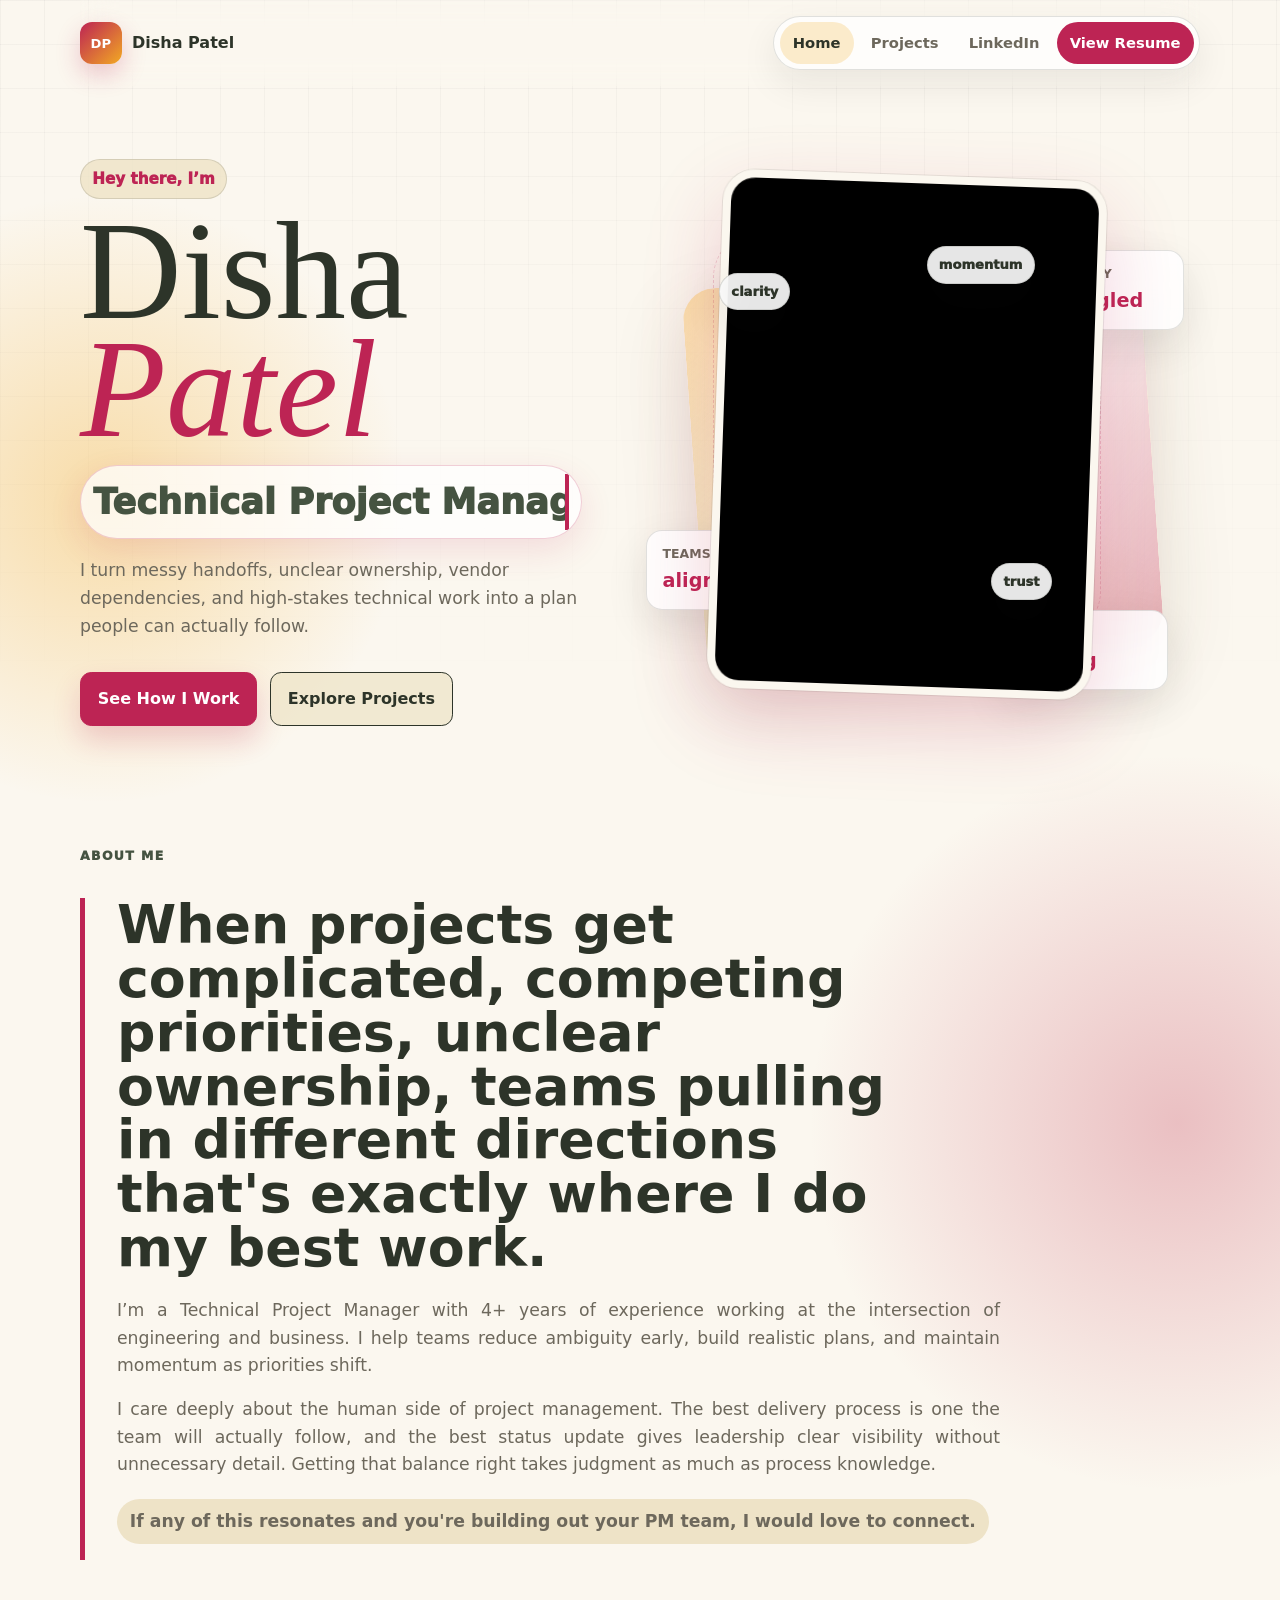
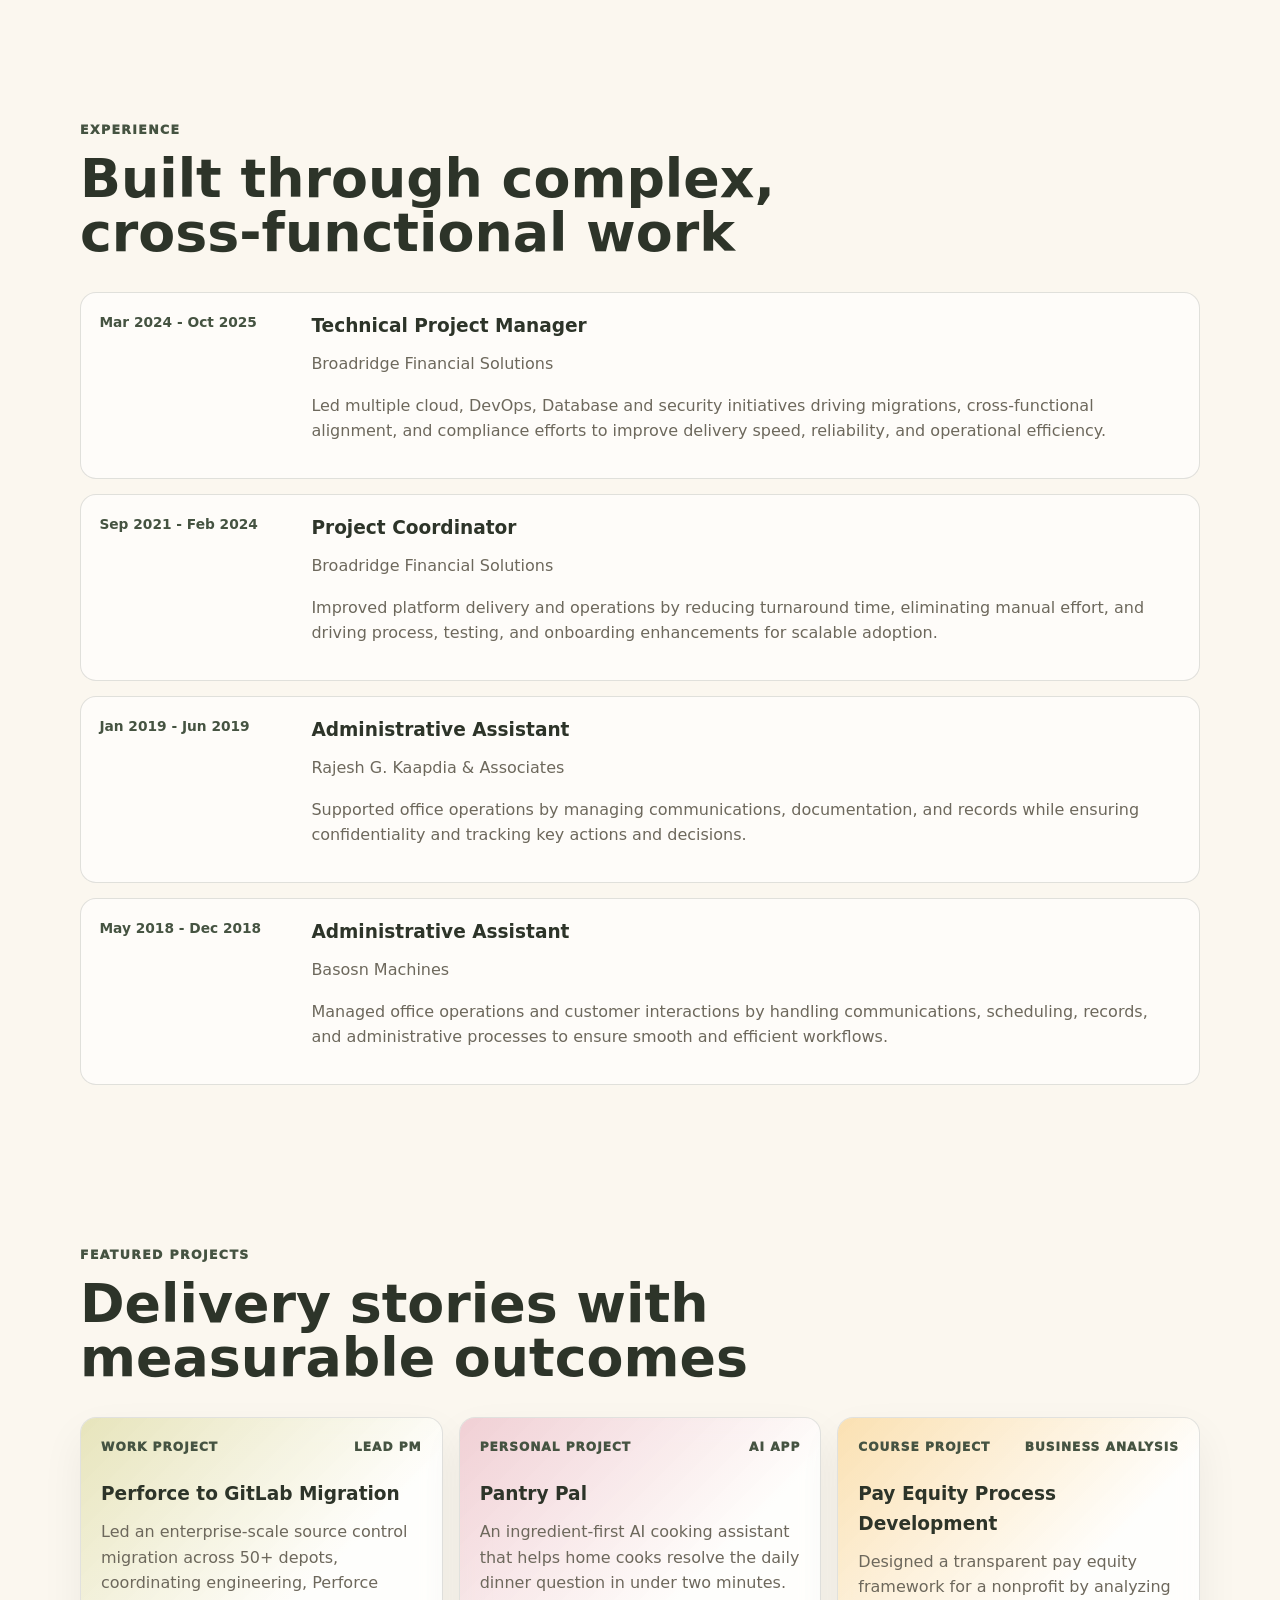
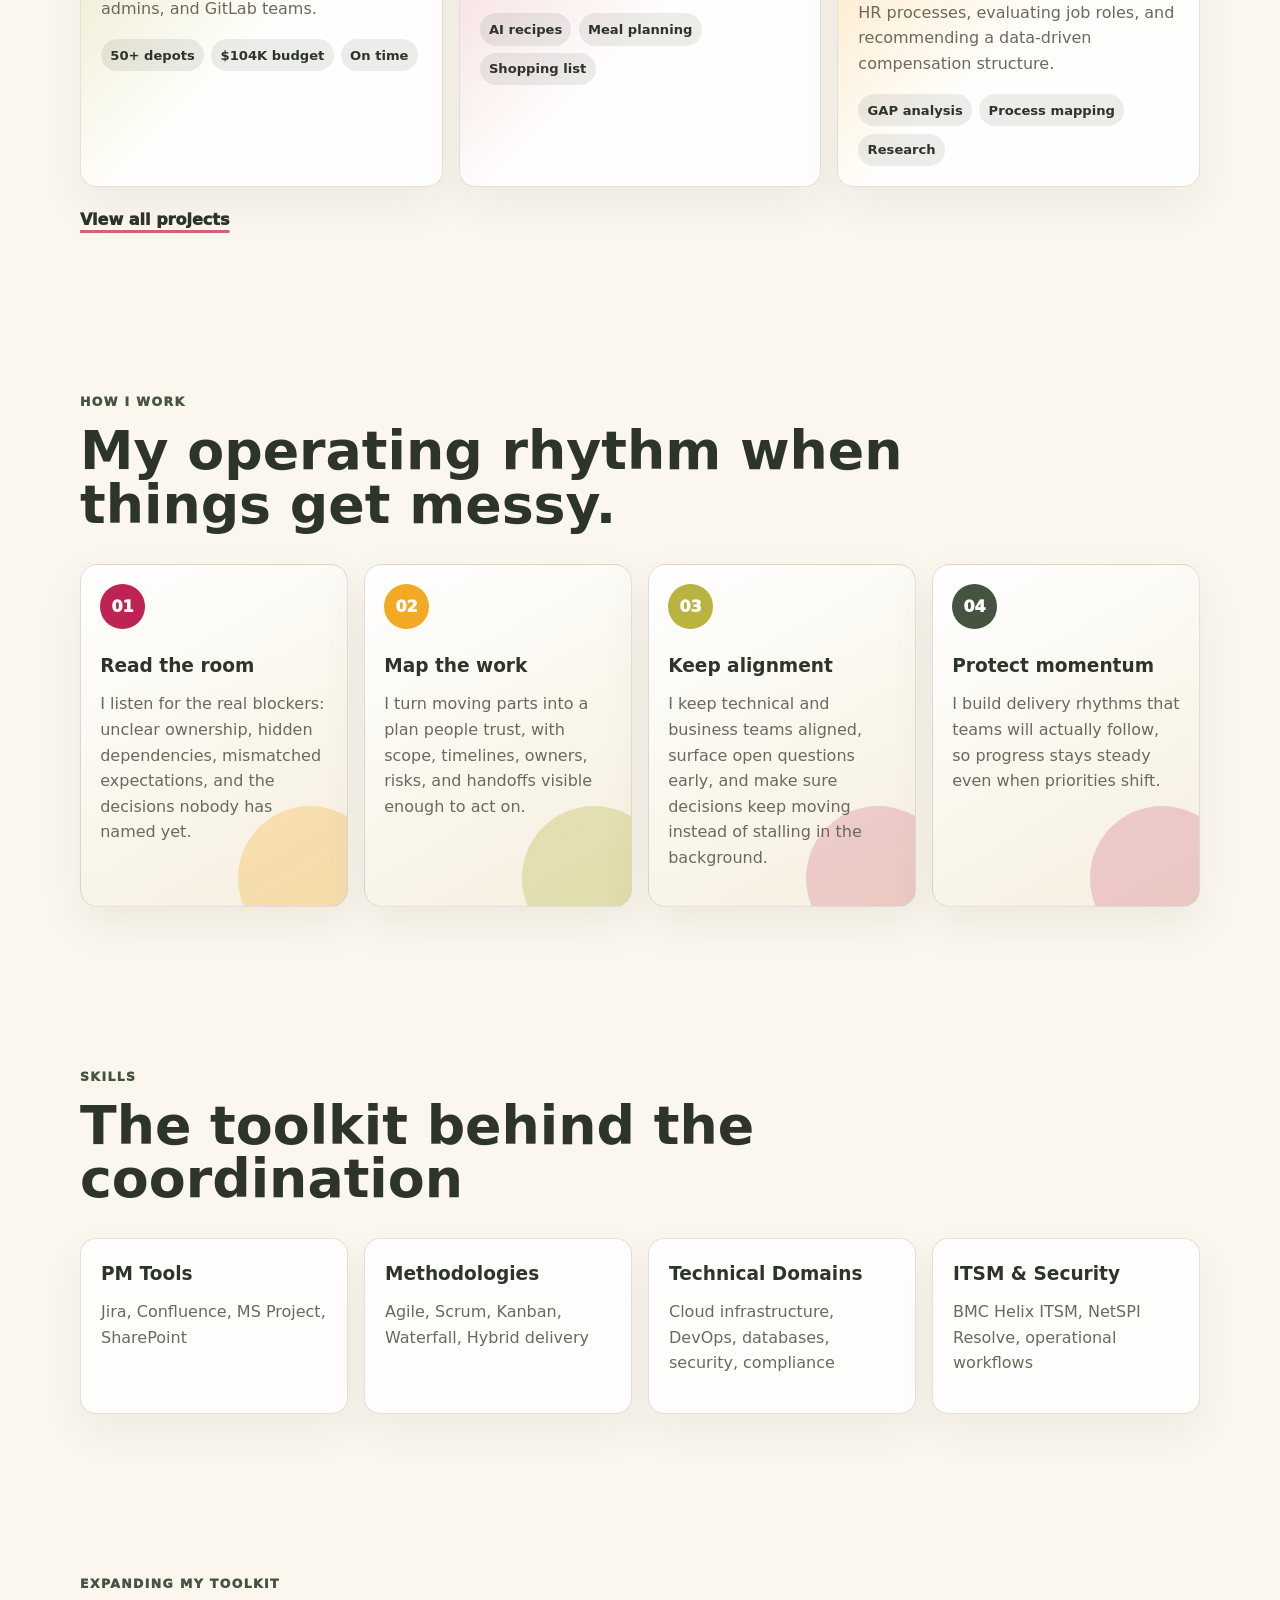
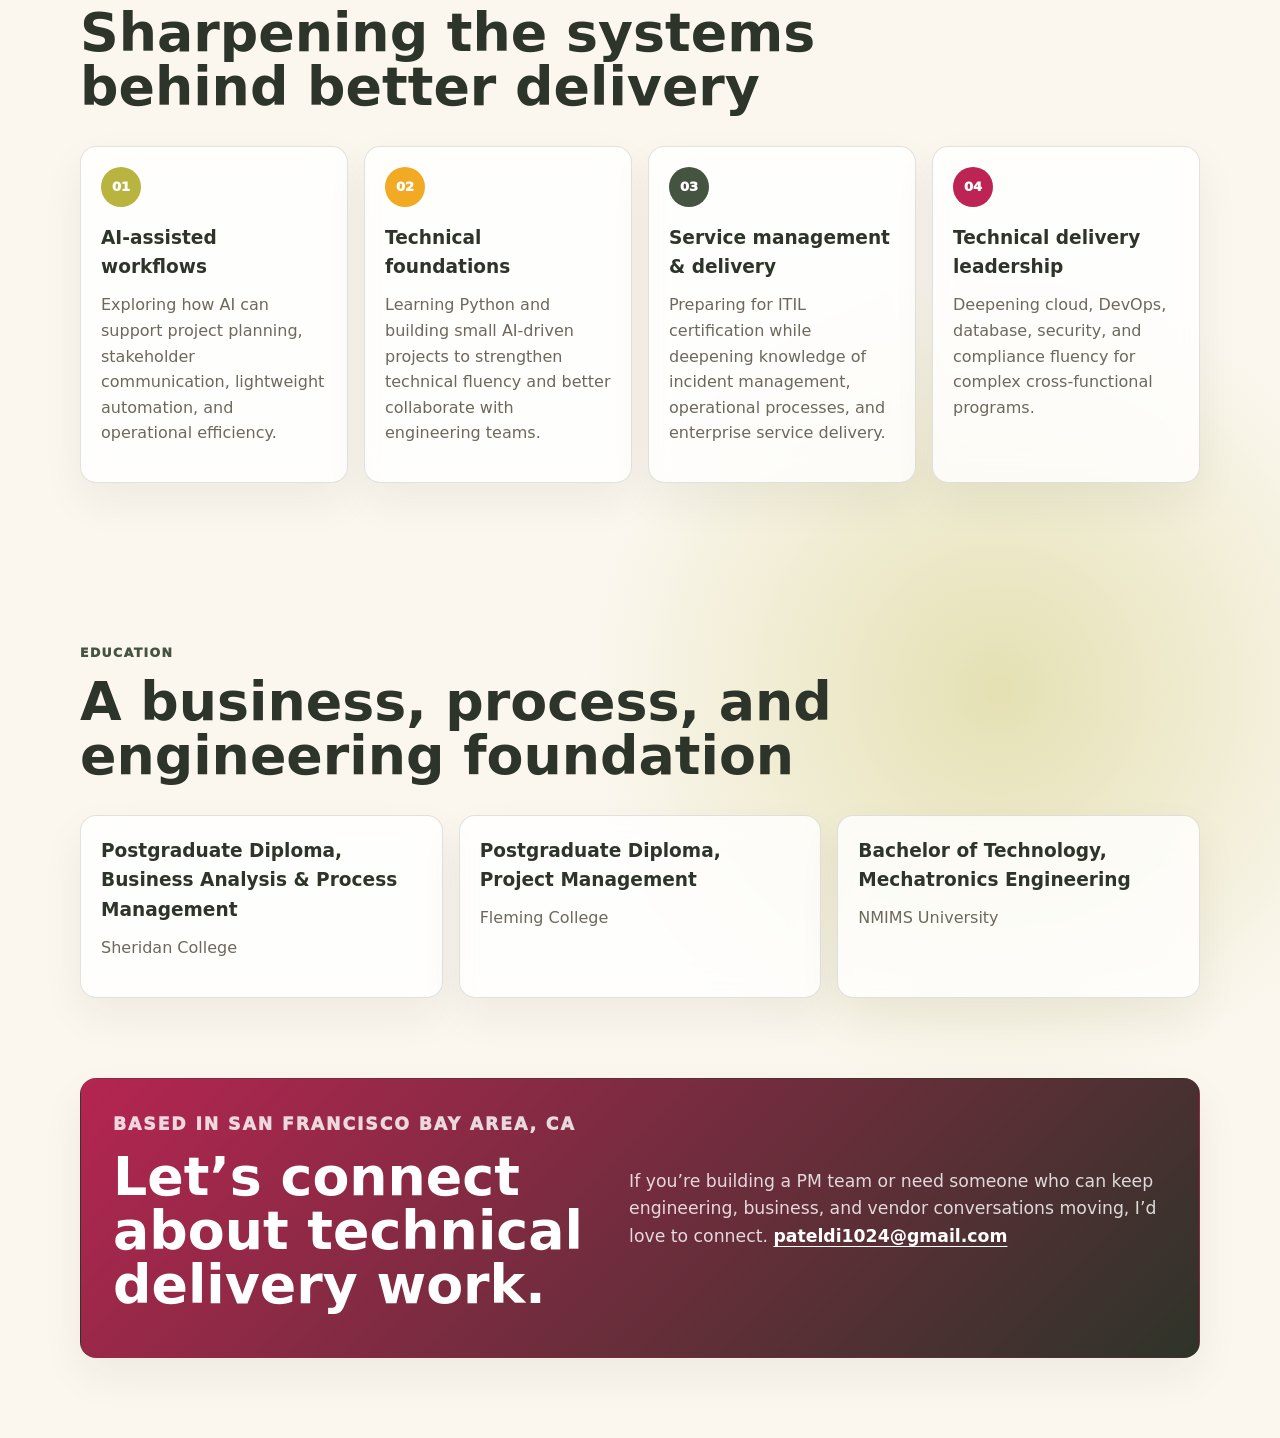
==== index.html @ 21172f52 "Add files via upload" ====
<!DOCTYPE html>
<html lang="en">
  <head>
    <meta charset="UTF-8" />
    <meta name="viewport" content="width=device-width, initial-scale=1.0" />
    <title>Disha Patel | Technical Project Manager</title>
    <meta
      name="description"
      content="Disha Patel is a Technical Project Manager with experience across cloud infrastructure, DevOps, database environments, compliance, and cross-functional delivery."
    />
    <link rel="stylesheet" href="styles.css" />
  </head>
  <body>
    <header class="site-header">
      <a class="brand" href="index.html" aria-label="Disha Patel portfolio home">
        <span class="brand-mark">DP</span>
        <span>Disha Patel</span>
      </a>

      <nav class="nav-links" aria-label="Main navigation">
        <a href="index.html" aria-current="page">Home</a>
        <a href="projects.html">Projects</a>
        <a href="https://www.linkedin.com/in/disha-patel2411" target="_blank" rel="noreferrer">LinkedIn</a>
        <a
          class="resume-link"
          href="https://drive.google.com/file/d/1k5mMur9gWTyX9e15lNpU_miYwQ8PfGhx/view?usp=sharing"
          target="_blank"
          rel="noreferrer"
        >
          View Resume
        </a>
      </nav>
    </header>

    <main>
      <section class="hello-hero" aria-labelledby="hero-title">
        <div class="hello-copy reveal-up">
          <p class="hello-kicker">Hey there, I’m</p>
          <h1 id="hero-title">
            <span>Disha</span>
            <span>Patel</span>
          </h1>
          <p class="role-line" aria-label="Technical Project Manager">
            <span>Technical Project Manager</span>
          </p>
          <p class="hero-text">
            I turn messy handoffs, unclear ownership, vendor dependencies, and
            high-stakes technical work into a plan people can actually follow.
          </p>
          <div class="hero-actions">
            <a class="button primary" href="#delivery-system">See How I Work</a>
            <a class="button secondary" href="projects.html">Explore Projects</a>
          </div>
        </div>

        <div class="intro-stage" aria-label="Animated introduction for Disha Patel">
          <div class="portrait-orbit">
            <div class="portrait-core">
              <img src="assets/disha-patel.jpg" alt="Disha Patel smiling outdoors" />
            </div>
            <span class="orbit-label label-one">clarity</span>
            <span class="orbit-label label-two">momentum</span>
            <span class="orbit-label label-three">trust</span>
          </div>
          <div class="signal-card card-ambiguity">
            <span>Ambiguity</span>
            <strong>untangled</strong>
          </div>
          <div class="signal-card card-teams">
            <span>Teams</span>
            <strong>aligned</strong>
          </div>
          <div class="signal-card card-delivery">
            <span>Delivery</span>
            <strong>moving</strong>
          </div>
        </div>
      </section>

      <section class="section about-section" aria-label="About me">
        <div class="section-heading">
          <p class="eyebrow">About me</p>
        </div>
        <div class="about-copy">
          <p class="about-subtitle">
            When projects get complicated, competing priorities, unclear ownership,
            teams pulling in different directions that's exactly where I do my best work.
          </p>
          <p>
            I’m a Technical Project Manager with 4+ years of experience working at the
            intersection of engineering and business. I help teams reduce ambiguity early,
            build realistic plans, and maintain momentum as priorities shift.
          </p>
          <p>
            I care deeply about the human side of project management. The best delivery
            process is one the team will actually follow, and the best status update
            gives leadership clear visibility without unnecessary detail. Getting that
            balance right takes judgment as much as process knowledge.
          </p>
          <p class="about-note">
            If any of this resonates and you're building out your PM team, I would love
            to connect.
          </p>
        </div>
      </section>


      <section class="section experience-section" aria-labelledby="experience-title">
        <div class="section-heading">
          <p class="eyebrow">Experience</p>
          <h2 id="experience-title">Built through complex, cross-functional work</h2>
        </div>
        <div class="timeline">
          <article class="timeline-item">
            <span>Mar 2024 - Oct 2025</span>
            <div>
              <h3>Technical Project Manager</h3>
              <p>Broadridge Financial Solutions</p>
              <p>Led multiple cloud, DevOps, Database and security initiatives driving migrations, cross-functional alignment, and compliance efforts to improve delivery speed, reliability, and operational efficiency.</p>
            </div>
          </article>
          <article class="timeline-item">
            <span>Sep 2021 - Feb 2024</span>
            <div>
              <h3>Project Coordinator</h3>
              <p>Broadridge Financial Solutions</p>
              <p>Improved platform delivery and operations by reducing turnaround time, eliminating manual effort, and driving process, testing, and onboarding enhancements for scalable adoption.</p>
            </div>
          </article>
          <article class="timeline-item">
            <span>Jan 2019 - Jun 2019</span>
            <div>
              <h3>Administrative Assistant</h3>
              <p>Rajesh G. Kaapdia & Associates</p>
              <p>Supported office operations by managing communications, documentation, and records while ensuring confidentiality and tracking key actions and decisions.</p>
            </div>
          </article>
          <article class="timeline-item">
            <span>May 2018 - Dec 2018</span>
            <div>
              <h3>Administrative Assistant</h3>
              <p>Basosn Machines</p>
              <p>Managed office operations and customer interactions by handling communications, scheduling, records, and administrative processes to ensure smooth and efficient workflows.</p>
            </div>
          </article>
        </div>
      </section>


      <section class="section featured-section" aria-labelledby="featured-title">
        <div class="section-heading">
          <p class="eyebrow">Featured projects</p>
          <h2 id="featured-title">Delivery stories with measurable outcomes</h2>
        </div>
        <div class="project-grid">
          <a class="project-card colorful-card" href="project-perforce-gitlab.html">
            <div class="project-top">
              <span class="project-type">Work project</span>
              <span class="project-year">Lead PM</span>
            </div>
            <h3>Perforce to GitLab Migration</h3>
            <p>Led an enterprise-scale source control migration across 50+ depots, coordinating engineering, Perforce admins, and GitLab teams.</p>
            <div class="tags">
              <span>50+ depots</span>
              <span>$104K budget</span>
              <span>On time</span>
            </div>
          </a>
          <a class="project-card colorful-card alt" href="project-pantry-pal.html">
            <div class="project-top">
              <span class="project-type">Personal project</span>
              <span class="project-year">AI app</span>
            </div>
            <h3>Pantry Pal</h3>
            <p>An ingredient-first AI cooking assistant that helps home cooks resolve the daily dinner question in under two minutes.</p>
            <div class="tags">
              <span>AI recipes</span>
              <span>Meal planning</span>
              <span>Shopping list</span>
            </div>
          </a>
          <a class="project-card colorful-card warm" href="project-pay-equity.html">
            <div class="project-top">
              <span class="project-type">Course project</span>
              <span class="project-year">Business analysis</span>
            </div>
            <h3>Pay Equity Process Development</h3>
            <p>Designed a transparent pay equity framework for a nonprofit by analyzing HR processes, evaluating job roles, and recommending a data-driven compensation structure.</p>
            <div class="tags">
              <span>GAP analysis</span>
              <span>Process mapping</span>
              <span>Research</span>
            </div>
          </a>
        </div>
        <a class="text-link" href="projects.html">View all projects</a>
      </section>


      <section class="section delivery-system" id="delivery-system" aria-labelledby="delivery-title">
        <div class="section-heading">
          <p class="eyebrow">How I work</p>
          <h2 id="delivery-title">My operating rhythm when things get messy.</h2>
        </div>

        <div class="work-rhythm" aria-label="Disha's project management operating rhythm">
          <article>
            <span>01</span>
            <h3>Read the room</h3>
            <p>I listen for the real blockers: unclear ownership, hidden dependencies, mismatched expectations, and the decisions nobody has named yet.</p>
          </article>
          <article>
            <span>02</span>
            <h3>Map the work</h3>
            <p>I turn moving parts into a plan people trust, with scope, timelines, owners, risks, and handoffs visible enough to act on.</p>
          </article>
          <article>
            <span>03</span>
            <h3>Keep alignment</h3>
            <p>I keep technical and business teams aligned, surface open questions early, and make sure decisions keep moving instead of stalling in the background.</p>
          </article>
          <article>
            <span>04</span>
            <h3>Protect momentum</h3>
            <p>I build delivery rhythms that teams will actually follow, so progress stays steady even when priorities shift.</p>
          </article>
        </div>
      </section>


      <section class="section skills-section" id="skills" aria-labelledby="skills-title">
        <div class="section-heading">
          <p class="eyebrow">Skills</p>
          <h2 id="skills-title">The toolkit behind the coordination</h2>
        </div>
        <div class="skills-layout">
          <article class="skill-group">
            <h3>PM Tools</h3>
            <p>Jira, Confluence, MS Project, SharePoint</p>
          </article>
          <article class="skill-group">
            <h3>Methodologies</h3>
            <p>Agile, Scrum, Kanban, Waterfall, Hybrid delivery</p>
          </article>
          <article class="skill-group">
            <h3>Technical Domains</h3>
            <p>Cloud infrastructure, DevOps, databases, security, compliance</p>
          </article>
          <article class="skill-group">
            <h3>ITSM & Security</h3>
            <p>BMC Helix ITSM, NetSPI Resolve, operational workflows</p>
          </article>
        </div>
      </section>


      <section class="section study-section" aria-labelledby="learning-title">
        <div class="section-heading">
          <p class="eyebrow">Expanding My Toolkit</p>
          <h2 id="learning-title">Sharpening the systems behind better delivery</h2>
        </div>
        <div class="study-grid">
          <article class="study-item reveal-up">
            <span class="study-icon">01</span>
            <h3>AI-assisted workflows</h3>
            <p>Exploring how AI can support project planning, stakeholder communication, lightweight automation, and operational efficiency.</p>
          </article>
          <article class="study-item reveal-up delay-one">
            <span class="study-icon">02</span>
            <h3>Technical foundations</h3>
            <p>Learning Python and building small AI-driven projects to strengthen technical fluency and better collaborate with engineering teams.</p>
          </article>
          <article class="study-item reveal-up delay-two">
            <span class="study-icon">03</span>
            <h3>Service management & delivery</h3>
            <p>Preparing for ITIL certification while deepening knowledge of incident management, operational processes, and enterprise service delivery.</p>
          </article>
          <article class="study-item reveal-up delay-two">
            <span class="study-icon">04</span>
            <h3>Technical delivery leadership</h3>
            <p>Deepening cloud, DevOps, database, security, and compliance fluency for complex cross-functional programs.</p>
          </article>
        </div>
      </section>


      <section class="section education-section" aria-labelledby="education-title">
        <div class="section-heading">
          <p class="eyebrow">Education</p>
          <h2 id="education-title">A business, process, and engineering foundation</h2>
        </div>
        <div class="education-list">
          <article>
            <h3>Postgraduate Diploma, Business Analysis & Process Management</h3>
            <p>Sheridan College</p>
          </article>
          <article>
            <h3>Postgraduate Diploma, Project Management</h3>
            <p>Fleming College</p>
          </article>
          <article>
            <h3>Bachelor of Technology, Mechatronics Engineering</h3>
            <p>NMIMS University</p>
          </article>
        </div>
      </section>

      <section class="section contact-band" aria-labelledby="contact-title">
        <div>
          <p class="eyebrow">Based in San Francisco Bay Area, CA</p>
          <h2 id="contact-title">Let’s connect about technical delivery work.</h2>
        </div>
        <p>
          If you’re building a PM team or need someone who can keep engineering,
          business, and vendor conversations moving, I’d love to connect.
          <a href="mailto:pateldi1024@gmail.com">pateldi1024@gmail.com</a>
        </p>
      </section>
    </main>

  </body>
</html>
---- styles.css ----
:root {
  --bg: #fbf7ef;
  --surface: rgba(255, 255, 255, 0.8);
  --surface-strong: #ffffff;
  --ink: #2d3429;
  --muted: #6d685c;
  --line: rgba(45, 52, 41, 0.14);
  --cream: #fbf7ef;
  --vanilla: #eee3c7;
  --lime: #b9b43f;
  --lemon: #f2a923;
  --grapefruit: #cf6579;
  --raspberry: #bd2454;
  --sage: #455341;
  --green: var(--sage);
  --blue: var(--vanilla);
  --coral: var(--grapefruit);
  --gold: var(--lemon);
  --olive: var(--lime);
  --shadow: 0 24px 75px rgba(85, 66, 39, 0.15);
}

* {
  box-sizing: border-box;
}

html {
  scroll-behavior: smooth;
}

body {
  margin: 0;
  color: var(--ink);
  background:
    radial-gradient(circle at 8% 8%, rgba(242, 169, 35, 0.35), transparent 19rem),
    radial-gradient(circle at 92% 18%, rgba(207, 101, 121, 0.38), transparent 23rem),
    radial-gradient(circle at 78% 88%, rgba(185, 180, 63, 0.34), transparent 26rem),
    var(--bg);
  font-family:
    Inter, ui-sans-serif, system-ui, -apple-system, BlinkMacSystemFont, "Segoe UI",
    sans-serif;
  line-height: 1.6;
}

body::before {
  position: fixed;
  inset: 0;
  z-index: -1;
  pointer-events: none;
  content: "";
  background-image:
    linear-gradient(rgba(24, 28, 36, 0.035) 1px, transparent 1px),
    linear-gradient(90deg, rgba(24, 28, 36, 0.035) 1px, transparent 1px);
  background-size: 44px 44px;
  mask-image: linear-gradient(to bottom, black, transparent 78%);
}

a {
  color: inherit;
  text-decoration: none;
}

.site-header {
  position: sticky;
  top: 0;
  z-index: 10;
  display: flex;
  align-items: center;
  justify-content: space-between;
  gap: 1rem;
  width: min(1120px, calc(100% - 2rem));
  margin: 0 auto;
  padding: 1rem 0;
  backdrop-filter: blur(16px);
}

.brand,
.nav-links {
  display: flex;
  align-items: center;
}

.brand {
  gap: 0.65rem;
  font-weight: 900;
}

.brand-mark {
  display: inline-grid;
  width: 2.6rem;
  height: 2.6rem;
  place-items: center;
  border-radius: 0.75rem;
  color: white;
  background: linear-gradient(135deg, var(--raspberry), var(--lemon));
  font-size: 0.82rem;
  box-shadow: 0 10px 24px rgba(189, 36, 84, 0.24);
}

.nav-links {
  gap: 0.25rem;
  max-width: 100%;
  padding: 0.34rem;
  border: 1px solid var(--line);
  border-radius: 999px;
  background: rgba(255, 255, 255, 0.74);
  box-shadow: 0 14px 36px rgba(31, 29, 25, 0.08);
}

.nav-links a {
  padding: 0.56rem 0.82rem;
  border-radius: 999px;
  color: var(--muted);
  font-size: 0.92rem;
  font-weight: 800;
  white-space: nowrap;
}

.nav-links a:hover,
.nav-links a[aria-current="page"] {
  color: var(--ink);
  background: rgba(242, 169, 35, 0.22);
}

.nav-links .resume-link {
  color: white;
  background: var(--raspberry);
}

.nav-links .resume-link:hover,
.nav-links .resume-link[aria-current="page"] {
  color: white;
  background: var(--sage);
}

.hello-hero,
.hero,
.page-hero,
.section,
.resume-shell {
  width: min(1120px, calc(100% - 2rem));
  margin: 0 auto;
}

.hello-hero {
  display: grid;
  grid-template-columns: minmax(0, 0.95fr) minmax(22rem, 1.05fr);
  gap: clamp(2rem, 5vw, 5rem);
  align-items: center;
  min-height: calc(88svh - 4rem);
  padding: 2.4rem 0 3.4rem;
}

.hero {
  display: grid;
  grid-template-columns: minmax(0, 1.02fr) minmax(20rem, 0.98fr);
  gap: clamp(2rem, 5vw, 5rem);
  align-items: center;
  min-height: calc(82svh - 4rem);
  padding: 2.4rem 0 3rem;
}

.hello-copy h1 {
  max-width: 9ch;
  margin-bottom: 1rem;
  font-family: "Cormorant Garamond", "Playfair Display", Georgia, "Times New Roman", serif;
  font-size: clamp(4.4rem, 12vw, 8.8rem);
  font-weight: 500;
  line-height: 0.84;
  letter-spacing: 0;
}

.hello-copy h1 span {
  display: block;
  transform-origin: left center;
  animation: namePop 900ms cubic-bezier(0.2, 0.8, 0.2, 1) both;
}

.hello-copy h1 span:nth-child(2) {
  color: var(--raspberry);
  font-style: italic;
  -webkit-text-stroke: 0;
  animation-delay: 120ms;
}

.hello-kicker {
  display: inline-flex;
  margin: 0 0 0.8rem;
  padding: 0.45rem 0.7rem;
  border: 1px solid var(--line);
  border-radius: 999px;
  color: var(--raspberry);
  background: rgba(238, 227, 199, 0.82);
  font-size: 0.95rem;
  font-weight: 950;
}

.role-line {
  display: inline-flex;
  max-width: 100%;
  margin-bottom: 1.15rem;
  padding: 0.5rem 0.75rem;
  border: 1px solid rgba(189, 36, 84, 0.22);
  border-radius: 999px;
  overflow: hidden;
  color: var(--sage);
  background: rgba(255, 255, 255, 0.74);
  font-size: clamp(1.35rem, 3vw, 2.2rem);
  font-weight: 950;
  white-space: nowrap;
  box-shadow: 0 12px 34px rgba(189, 36, 84, 0.12);
}

.role-line span {
  display: inline-block;
  overflow: hidden;
  border-right: 0.12em solid var(--raspberry);
  animation: typeRole 2.4s steps(25, end) 550ms both, blinkCaret 850ms step-end infinite;
}

.intro-stage {
  position: relative;
  min-height: 35rem;
  isolation: isolate;
}

.intro-stage::before {
  position: absolute;
  inset: 7rem 3rem 4rem;
  z-index: -2;
  border-radius: 2rem;
  content: "";
  background:
    linear-gradient(135deg, rgba(242, 169, 35, 0.38), transparent 44%),
    linear-gradient(315deg, rgba(207, 101, 121, 0.5), transparent 52%),
    linear-gradient(30deg, rgba(185, 180, 63, 0.3), transparent 54%),
    rgba(255, 255, 255, 0.52);
  transform: rotate(-4deg);
  box-shadow: var(--shadow);
}

.portrait-orbit {
  position: absolute;
  inset: 3rem 5rem 4rem 3rem;
  display: grid;
  place-items: center;
  border: 0;
  border-radius: 2rem;
  animation: slowTilt 7s ease-in-out infinite;
}

.portrait-orbit::before,
.portrait-orbit::after {
  position: absolute;
  border-radius: 50%;
  content: "";
}

.portrait-orbit::before {
  inset: 1.2rem;
  border: 1px dashed rgba(189, 36, 84, 0.2);
  border-radius: 3rem;
  animation: spin 22s linear infinite;
}

.portrait-orbit::after {
  inset: auto 1.6rem 2rem auto;
  width: 8.5rem;
  height: 8.5rem;
  background: var(--lemon);
  box-shadow:
    -8rem -13rem 0 -2.5rem var(--lime),
    -17rem -3rem 0 -2.2rem var(--vanilla),
    inset 0 0 0 1px rgba(45, 52, 41, 0.08);
}

.portrait-core {
  position: relative;
  z-index: 1;
  display: grid;
  width: clamp(17rem, 34vw, 24rem);
  aspect-ratio: 0.74;
  place-items: center;
  overflow: hidden;
  border: 0.55rem solid var(--cream);
  border-radius: 2rem;
  background: var(--cream);
  box-shadow:
    0 30px 80px rgba(189, 36, 84, 0.2),
    0 0 0 1px rgba(47, 59, 47, 0.1);
  transform: rotate(2deg);
}

.portrait-core img {
  width: 100%;
  height: 100%;
  object-fit: cover;
  object-position: 50% 68%;
  transform: scale(1.03);
}

.orbit-label,
.signal-card {
  position: absolute;
  border: 1px solid var(--line);
  border-radius: 999px;
  background: rgba(255, 255, 255, 0.9);
  box-shadow: 0 16px 42px rgba(31, 29, 25, 0.1);
  backdrop-filter: blur(16px);
}

.orbit-label {
  z-index: 2;
  padding: 0.45rem 0.7rem;
  color: var(--ink);
  font-size: 0.82rem;
  font-weight: 950;
}

.label-one {
  top: 14%;
  left: 6%;
}

.label-two {
  top: 8%;
  right: 20%;
}

.label-three {
  right: 16%;
  bottom: 13%;
}

.signal-card {
  display: grid;
  gap: 0.1rem;
  min-width: 10.5rem;
  padding: 0.8rem 1rem;
  border-radius: 1rem;
  animation: cardDrift 6s ease-in-out infinite;
}

.signal-card span {
  color: var(--muted);
  font-size: 0.78rem;
  font-weight: 850;
  text-transform: uppercase;
}

.signal-card strong {
  font-size: 1.2rem;
  color: var(--raspberry);
}

.card-ambiguity {
  top: 5.5rem;
  right: 1rem;
}

.card-teams {
  left: 0;
  bottom: 7rem;
  animation-delay: 400ms;
}

.card-delivery {
  right: 2rem;
  bottom: 2rem;
  animation-delay: 900ms;
}

.delivery-system {
  display: block;
}

.delivery-system .section-heading {
  max-width: 54rem;
}


.eyebrow {
  margin: 0 0 0.75rem;
  color: var(--green);
  font-size: 0.78rem;
  font-weight: 950;
  letter-spacing: 0.11em;
  text-transform: uppercase;
}

h1,
h2,
h3,
p {
  margin-top: 0;
}

h1 {
  max-width: 12ch;
  margin-bottom: 1.2rem;
  font-size: clamp(3.1rem, 6.8vw, 5.75rem);
  line-height: 0.95;
  letter-spacing: 0;
}

h2 {
  margin-bottom: 0.85rem;
  font-size: clamp(2rem, 4.2vw, 3.4rem);
  line-height: 1;
  letter-spacing: 0;
}

h3 {
  margin-bottom: 0.65rem;
  font-size: 1.16rem;
}

.hero-text,
.page-hero p,
.contact-band p {
  max-width: 45rem;
  color: var(--muted);
  font-size: 1.08rem;
}

.hero-actions {
  display: flex;
  flex-wrap: wrap;
  gap: 0.8rem;
  margin-top: 2rem;
}

.button {
  display: inline-flex;
  align-items: center;
  justify-content: center;
  min-height: 2.95rem;
  padding: 0.82rem 1.05rem;
  border: 1px solid var(--ink);
  border-radius: 0.7rem;
  font: inherit;
  font-weight: 900;
  cursor: pointer;
  transition: transform 180ms ease, box-shadow 180ms ease, background 180ms ease;
}

.button.primary {
  color: white;
  border-color: var(--raspberry);
  background: var(--raspberry);
  box-shadow: 0 14px 28px rgba(189, 36, 84, 0.2);
}

.button.secondary {
  background: rgba(238, 227, 199, 0.72);
}

.button:hover,
.text-link:hover {
  transform: translateY(-2px);
}

.hero-visual {
  position: relative;
  min-height: 34rem;
  isolation: isolate;
}

.orbit-ring {
  position: absolute;
  inset: 4rem 4rem 5rem 2.5rem;
  z-index: -1;
  border: 1px solid rgba(46, 75, 143, 0.16);
  border-radius: 50%;
  animation: spin 18s linear infinite;
}

.ring-two {
  inset: 6rem 1rem 2rem 5rem;
  border-color: rgba(224, 97, 79, 0.22);
  animation-duration: 24s;
  animation-direction: reverse;
}

.command-card {
  position: absolute;
  border: 1px solid var(--line);
  border-radius: 1rem;
  background: rgba(255, 255, 255, 0.82);
  box-shadow: var(--shadow);
  backdrop-filter: blur(18px);
}

.main-card {
  inset: 1.2rem 0 auto 0;
  min-height: 25rem;
  padding: 1.25rem;
  background:
    linear-gradient(135deg, rgba(46, 75, 143, 0.13), transparent 45%),
    rgba(255, 255, 255, 0.88);
}

.float-card {
  animation: float 5.8s ease-in-out infinite;
}

.slide-card {
  animation: slideFloat 6.4s ease-in-out infinite;
}

.pulse-card {
  animation: pulseLift 4.8s ease-in-out infinite;
}

.window-row {
  display: flex;
  gap: 0.45rem;
}

.window-row span {
  width: 0.72rem;
  height: 0.72rem;
  border-radius: 50%;
  background: var(--coral);
}

.window-row span:nth-child(2) {
  background: var(--gold);
}

.window-row span:nth-child(3) {
  background: var(--green);
}

.status-header {
  display: flex;
  justify-content: space-between;
  gap: 1rem;
  margin: 3rem 0 1.3rem;
}

.status-header p,
.side-card p,
.badge-card p {
  margin-bottom: 0.25rem;
  color: var(--muted);
  font-size: 0.86rem;
  font-weight: 800;
}

.status-header strong {
  color: var(--green);
}

.progress-stack {
  display: grid;
  gap: 1rem;
}

.progress-stack span {
  display: block;
  margin-bottom: 0.35rem;
  color: var(--muted);
  font-size: 0.84rem;
  font-weight: 800;
}

.progress-stack i {
  display: block;
  width: 100%;
  height: 0.74rem;
  overflow: hidden;
  border-radius: 999px;
  background: rgba(24, 28, 36, 0.1);
}

.progress-stack i::before {
  display: block;
  width: var(--width);
  height: 100%;
  border-radius: inherit;
  content: "";
  background: linear-gradient(90deg, var(--green), var(--olive), var(--gold));
  animation: progressIn 1.7s ease both;
}

.metric-row {
  display: grid;
  grid-template-columns: repeat(3, 1fr);
  gap: 0.75rem;
  margin-top: 1.7rem;
}

.metric-row div {
  min-height: 5.3rem;
  padding: 0.75rem;
  border-radius: 0.8rem;
  background: rgba(246, 241, 235, 0.9);
}

.metric-row strong {
  display: block;
  font-size: clamp(1.25rem, 2.2vw, 1.8rem);
}

.metric-row span {
  color: var(--muted);
  font-size: 0.78rem;
  font-weight: 750;
}

.side-card {
  right: -0.2rem;
  bottom: 2.25rem;
  width: 15rem;
  padding: 1rem;
}

.badge-card {
  left: 1.5rem;
  bottom: 0.35rem;
  display: flex;
  align-items: center;
  gap: 0.85rem;
  width: 14rem;
  padding: 0.85rem;
}

.badge-card span {
  display: grid;
  width: 3.35rem;
  height: 3.35rem;
  place-items: center;
  border-radius: 0.85rem;
  color: white;
  background: linear-gradient(135deg, var(--green), var(--olive));
  font-size: 1.45rem;
  font-weight: 950;
}

.section {
  padding: 5rem 0;
}

.section-heading {
  max-width: 48rem;
  margin-bottom: 2rem;
}

.about-section {
  padding-top: 2rem;
}

.about-copy {
  max-width: 920px;
  padding-left: clamp(1rem, 3vw, 2rem);
  border-left: 0.35rem solid var(--raspberry);
}

.about-copy p {
  margin-bottom: 1rem;
  color: var(--muted);
  font-size: 1.08rem;
  text-align: justify;
}

.about-copy .about-subtitle {
  max-width: 48rem;
  margin-bottom: 1.4rem;
  color: var(--ink);
  font-size: clamp(2rem, 4.2vw, 3.4rem);
  font-weight: 800;
  line-height: 1;
  text-align: left;
}

.about-note {
  display: inline-flex;
  width: fit-content;
  margin-top: 0.25rem;
  padding: 0.55rem 0.8rem;
  border-radius: 999px;
  color: var(--raspberry);
  background: var(--vanilla);
  font-weight: 850;
  text-align: left;
}

.work-rhythm {
  display: grid;
  grid-template-columns: repeat(4, minmax(0, 1fr));
  gap: 1rem;
  counter-reset: rhythm;
}

.work-rhythm article {
  position: relative;
  min-height: 18rem;
  padding: 1.2rem;
  overflow: hidden;
  border: 1px solid var(--line);
  border-radius: 1.1rem;
  background:
    linear-gradient(150deg, rgba(255, 255, 255, 0.84), rgba(238, 227, 199, 0.58)),
    var(--surface);
  box-shadow: 0 18px 44px rgba(85, 66, 39, 0.08);
}

.work-rhythm article::after {
  position: absolute;
  right: -2.2rem;
  bottom: -2.8rem;
  width: 9rem;
  height: 9rem;
  border-radius: 50%;
  content: "";
  background: rgba(242, 169, 35, 0.28);
}

.work-rhythm article:nth-child(2)::after {
  background: rgba(185, 180, 63, 0.32);
}

.work-rhythm article:nth-child(3)::after {
  background: rgba(207, 101, 121, 0.28);
}

.work-rhythm article:nth-child(4)::after {
  background: rgba(189, 36, 84, 0.2);
}

.work-rhythm span {
  display: inline-grid;
  width: 2.8rem;
  height: 2.8rem;
  margin-bottom: 1.4rem;
  place-items: center;
  border-radius: 50%;
  color: white;
  background: var(--raspberry);
  font-weight: 950;
}

.work-rhythm article:nth-child(2) span {
  background: var(--lemon);
}

.work-rhythm article:nth-child(3) span {
  background: var(--lime);
}

.work-rhythm article:nth-child(4) span {
  background: var(--sage);
}

.work-rhythm h3,
.work-rhythm p {
  position: relative;
  z-index: 1;
}

.work-rhythm p {
  color: var(--muted);
}

.study-grid,
.project-grid,
.skills-layout,
.education-list {
  display: grid;
  gap: 1rem;
}

.study-grid {
  grid-template-columns: repeat(4, minmax(0, 1fr));
}

.study-item,
.project-card,
.skill-group,
.wide-project,
.contact-band,
.education-list article {
  border: 1px solid var(--line);
  border-radius: 1rem;
  background: var(--surface);
  box-shadow: 0 18px 44px rgba(31, 29, 25, 0.06);
  backdrop-filter: blur(14px);
}

.study-item,
.project-card,
.skill-group,
.education-list article {
  padding: 1.25rem;
}

.study-icon {
  display: inline-grid;
  width: 2.5rem;
  height: 2.5rem;
  margin-bottom: 1rem;
  place-items: center;
  border-radius: 50%;
  color: white;
  background: var(--olive);
  font-size: 0.82rem;
  font-weight: 950;
}

.study-item:nth-child(2) .study-icon {
  background: var(--gold);
}

.study-item:nth-child(3) .study-icon {
  background: var(--green);
}

.study-item:nth-child(4) .study-icon {
  background: var(--raspberry);
}

.study-item p,
.project-card p,
.skill-group p,
.wide-project p,
.resume-section p,
.education-list p,
.timeline-item p {
  color: var(--muted);
}

.timeline {
  display: grid;
  gap: 0.9rem;
}

.timeline-item {
  display: grid;
  grid-template-columns: 12rem minmax(0, 1fr);
  gap: 1.25rem;
  padding: 1.15rem;
  border: 1px solid var(--line);
  border-radius: 1rem;
  background: rgba(255, 255, 255, 0.64);
}

.timeline-item > span {
  color: var(--green);
  font-size: 0.86rem;
  font-weight: 900;
}

.project-grid {
  grid-template-columns: repeat(3, minmax(0, 1fr));
}

.project-card {
  position: relative;
  overflow: hidden;
  transition: transform 220ms ease, box-shadow 220ms ease, border-color 220ms ease;
}

.project-card::before {
  position: absolute;
  inset: 0;
  z-index: -1;
  content: "";
  background: linear-gradient(135deg, rgba(185, 180, 63, 0.34), transparent 55%);
}

.project-card.alt::before {
  background: linear-gradient(135deg, rgba(207, 101, 121, 0.3), transparent 55%);
}

.project-card.warm::before {
  background: linear-gradient(135deg, rgba(242, 169, 35, 0.34), transparent 55%);
}

.project-card:hover {
  border-color: rgba(189, 36, 84, 0.28);
  box-shadow: 0 24px 54px rgba(31, 29, 25, 0.12);
  transform: translateY(-6px);
}

.project-top {
  display: flex;
  justify-content: space-between;
  gap: 1rem;
  margin-bottom: 1.35rem;
}

.project-type,
.project-year {
  margin: 0;
  color: var(--green);
  font-size: 0.76rem;
  font-weight: 950;
  letter-spacing: 0.08em;
  text-transform: uppercase;
}

.tags {
  display: flex;
  flex-wrap: wrap;
  gap: 0.45rem;
  margin-top: 1.1rem;
}

.tags span {
  padding: 0.35rem 0.58rem;
  border-radius: 999px;
  color: var(--ink);
  background: rgba(24, 28, 36, 0.08);
  font-size: 0.82rem;
  font-weight: 800;
}

.text-link {
  display: inline-flex;
  margin-top: 1.25rem;
  color: var(--ink);
  font-weight: 950;
  text-decoration: underline;
  text-decoration-color: var(--coral);
  text-decoration-thickness: 0.18rem;
  text-underline-offset: 0.3rem;
  transition: transform 180ms ease;
}

.more-link {
  margin-left: 1rem;
}

.skills-layout {
  grid-template-columns: repeat(4, minmax(0, 1fr));
}

.skill-group {
  min-height: 11rem;
}

.education-list {
  grid-template-columns: repeat(3, minmax(0, 1fr));
}

.contact-band {
  display: grid;
  grid-template-columns: minmax(0, 0.9fr) minmax(0, 1fr);
  gap: 2rem;
  align-items: center;
  margin-bottom: 5rem;
  padding: 2rem;
  color: white;
  background:
    linear-gradient(135deg, rgba(189, 36, 84, 0.94), rgba(45, 52, 41, 0.94)),
    var(--ink);
}

.contact-band .eyebrow,
.contact-band p {
  color: rgba(255, 255, 255, 0.82);
}

.contact-band a {
  color: white;
  font-weight: 900;
  text-decoration: underline;
  text-underline-offset: 0.25rem;
}

.site-footer {
  display: flex;
  align-items: center;
  justify-content: space-between;
  gap: 1rem;
  width: min(1120px, calc(100% - 2rem));
  margin: 0 auto;
  padding: 2rem 0 3rem;
  color: var(--muted);
}

.site-footer p {
  margin: 0;
}

.site-footer a {
  font-weight: 850;
}

.page-hero {
  padding: 5rem 0 2.25rem;
}

.page-hero h1 {
  max-width: 14ch;
  font-size: clamp(2.8rem, 6.1vw, 5rem);
}

.project-list {
  display: grid;
  gap: 1.25rem;
  padding-top: 1rem;
}

.projects-landing-hero h1 {
  max-width: 12ch;
}

.project-category {
  padding-top: 1.3rem;
}

.category-heading {
  margin-bottom: 1rem;
  padding-bottom: 0.9rem;
  border-bottom: 1px solid var(--line);
}

.category-heading h2 {
  margin: 0;
  font-size: clamp(1.8rem, 4vw, 3rem);
}

.project-card-grid {
  display: grid;
  grid-template-columns: minmax(0, 1fr);
  gap: 1rem;
}

.project-card-grid.three-up {
  grid-template-columns: repeat(3, minmax(0, 1fr));
}

.project-tile {
  display: flex;
  flex-direction: column;
  min-height: 20rem;
  padding: clamp(1.15rem, 2vw, 1.55rem);
}

.project-tile h3 {
  margin-top: 0;
  font-size: clamp(1.7rem, 3vw, 2.45rem);
  line-height: 1;
}

.project-tile p {
  margin-top: 0.75rem;
}

.project-tile .tags {
  margin-top: auto;
  padding-top: 1.25rem;
}

.keys-tile::before {
  background: linear-gradient(135deg, rgba(69, 83, 65, 0.26), rgba(242, 169, 35, 0.22) 54%, transparent);
}

.adlib-tile::before {
  background: linear-gradient(135deg, rgba(189, 36, 84, 0.2), rgba(185, 180, 63, 0.28) 58%, transparent);
}

.project-detail {
  width: min(1120px, calc(100% - 2rem));
  margin: 0 auto;
  padding: 3rem 0 5rem;
}

.back-link {
  display: inline-flex;
  margin-bottom: 2rem;
  color: var(--raspberry);
  font-weight: 950;
  text-decoration: underline;
  text-decoration-color: rgba(189, 36, 84, 0.32);
  text-decoration-thickness: 0.18rem;
  text-underline-offset: 0.28rem;
}

.project-detail-hero {
  display: grid;
  gap: 1rem;
  max-width: 820px;
  margin-bottom: 1.5rem;
}

.project-detail-hero h1 {
  max-width: 13ch;
  margin: 0;
  font-size: clamp(2rem, 4.2vw, 3.35rem);
}

.project-detail-hero p {
  max-width: 760px;
  color: var(--muted);
  font-size: clamp(1.05rem, 2vw, 1.24rem);
}

.project-detail-hero .button {
  justify-self: start;
  padding: 0.66rem 0.9rem;
  font-size: 0.84rem;
}

.metric-showcase {
  display: grid;
  grid-template-columns: repeat(3, minmax(0, 1fr));
  gap: 0.85rem;
  margin: 1.4rem 0 2rem;
}

.metric-showcase article {
  min-height: 4.85rem;
  padding: clamp(0.68rem, 1.35vw, 0.85rem);
  border: 1px solid rgba(255, 255, 255, 0.72);
  border-radius: 1rem;
  background: rgba(255, 255, 255, 0.66);
  box-shadow: 0 22px 54px rgba(31, 29, 25, 0.07);
}

.metric-showcase strong {
  display: block;
  color: var(--ink);
  font-size: clamp(1.05rem, 2.1vw, 1.55rem);
  font-weight: 950;
  line-height: 0.95;
}

.metric-showcase span {
  display: block;
  margin-top: 0.34rem;
  color: var(--muted);
  font-size: clamp(0.72rem, 1vw, 0.86rem);
  font-weight: 950;
  line-height: 1.12;
}

.case-study-layout {
  display: grid;
  grid-template-columns: minmax(0, 1fr) minmax(18rem, 0.34fr);
  gap: 1.25rem;
  align-items: start;
}

.case-study-main,
.case-study-side {
  display: grid;
  gap: 1rem;
}

.case-study-main article,
.case-study-side {
  padding: clamp(1.2rem, 2.5vw, 1.75rem);
  border: 1px solid var(--line);
  border-radius: 1rem;
  background: rgba(255, 255, 255, 0.66);
  box-shadow: 0 18px 44px rgba(31, 29, 25, 0.06);
}

.case-study-main .content-box {
  background:
    linear-gradient(135deg, rgba(238, 227, 199, 0.3), transparent 50%),
    rgba(255, 255, 255, 0.7);
}

.case-study-main h2,
.case-study-side h2 {
  margin-top: 0;
  font-size: clamp(1.55rem, 3vw, 2.25rem);
}

.case-study-main p,
.case-study-main li {
  color: var(--muted);
}

.case-study-main ul {
  margin: 1rem 0 0;
  padding-left: 1.2rem;
}

.document-flow h2 {
  margin-top: 2.1rem;
}

.document-flow h2:first-child {
  margin-top: 0;
}

.document-flow h3 {
  margin-top: 1.6rem;
  color: var(--ink);
}

.document-flow p {
  margin: 0.75rem 0 0;
}

.doc-visual {
  margin: 1rem 0 1.4rem;
  overflow: hidden;
  border: 1px solid rgba(45, 52, 41, 0.12);
  border-radius: 0.9rem;
  background: rgba(255, 255, 255, 0.78);
}

.doc-visual img {
  display: block;
  width: 100%;
  max-height: 34rem;
  object-fit: contain;
  background: rgba(251, 247, 239, 0.82);
}

.approach-grid {
  display: grid;
  grid-template-columns: repeat(2, minmax(0, 1fr));
  gap: 0.8rem;
  margin-top: 1rem;
}

.approach-grid div {
  min-height: 12rem;
  padding: 1rem;
  border: 1px solid rgba(45, 52, 41, 0.1);
  border-radius: 0.9rem;
  background: rgba(238, 227, 199, 0.46);
}

.approach-grid span {
  display: inline-grid;
  width: 2.25rem;
  height: 2.25rem;
  margin-bottom: 0.9rem;
  place-items: center;
  border-radius: 50%;
  color: white;
  background: var(--raspberry);
  font-size: 0.76rem;
  font-weight: 950;
}

.approach-grid div:nth-child(2) span {
  background: var(--lemon);
}

.approach-grid div:nth-child(3) span {
  background: var(--lime);
}

.approach-grid div:nth-child(4) span {
  background: var(--sage);
}

.approach-grid h3 {
  margin: 0 0 0.45rem;
}

.approach-grid p {
  margin: 0;
}

.visual-gallery {
  display: grid;
  grid-template-columns: repeat(2, minmax(0, 1fr));
  gap: 0.9rem;
  margin-top: 1rem;
}

.visual-gallery.single-visual {
  grid-template-columns: 1fr;
}

.visual-gallery figure {
  margin: 0;
  overflow: hidden;
  border: 1px solid rgba(45, 52, 41, 0.12);
  border-radius: 0.9rem;
  background: rgba(255, 255, 255, 0.78);
}

.visual-gallery .wide-visual {
  grid-column: 1 / -1;
}

.visual-gallery img {
  display: block;
  width: 100%;
  max-height: 28rem;
  object-fit: contain;
  background: rgba(251, 247, 239, 0.82);
}

.visual-gallery figcaption {
  padding: 0.75rem 0.9rem;
  color: var(--muted);
  font-size: 0.86rem;
  font-weight: 850;
}

.wide-project {
  display: grid;
  grid-template-columns: 0.8rem minmax(0, 1fr);
  overflow: hidden;
}

.wide-project > div:not(.project-accent) {
  padding: clamp(1.2rem, 3vw, 2rem);
}

.wide-project h2 {
  font-size: clamp(2rem, 4vw, 3.2rem);
}

.wide-project h3 {
  margin-top: 1.45rem;
}

.project-accent.teal {
  background: linear-gradient(var(--green), var(--olive));
}

.project-accent.coral {
  background: linear-gradient(var(--coral), var(--gold));
}

.project-accent.raspberry {
  background: linear-gradient(var(--raspberry), var(--lemon));
}

.project-accent.lemon {
  background: linear-gradient(var(--lemon), var(--lime));
}

.project-accent.navy {
  background: linear-gradient(var(--sage), var(--raspberry));
}

.project-metrics {
  display: grid;
  grid-template-columns: repeat(3, minmax(0, 1fr));
  gap: 0.65rem;
  margin: 1.35rem 0;
}

.project-metrics span {
  padding: 0.85rem;
  border-radius: 0.8rem;
  background: rgba(255, 255, 255, 0.72);
  color: var(--muted);
  font-size: 0.86rem;
  font-weight: 800;
}

.project-metrics strong {
  display: block;
  color: var(--ink);
  font-size: 1.35rem;
}

.resume-shell {
  max-width: 920px;
  margin-top: 4rem;
  margin-bottom: 5rem;
  padding: 2.25rem;
  border: 1px solid var(--line);
  border-radius: 1rem;
  background: rgba(255, 255, 255, 0.88);
  box-shadow: var(--shadow);
}

.resume-header {
  display: flex;
  align-items: flex-start;
  justify-content: space-between;
  gap: 2rem;
  padding-bottom: 1.5rem;
  border-bottom: 1px solid var(--line);
}

.resume-actions {
  display: flex;
  flex-wrap: wrap;
  gap: 0.65rem;
  justify-content: flex-end;
}

.resume-header h1 {
  max-width: none;
  margin-bottom: 0.5rem;
  font-size: clamp(2.8rem, 8vw, 4.6rem);
}

.resume-grid {
  display: grid;
  gap: 1.45rem;
  margin-top: 2rem;
}

.resume-section h2 {
  margin-bottom: 0.65rem;
  font-size: 1.3rem;
}

.resume-section p {
  margin-bottom: 0.4rem;
}

.reveal-up {
  animation: revealUp 850ms ease both;
}

.delay-one {
  animation-delay: 120ms;
}

.delay-two {
  animation-delay: 240ms;
}

@keyframes revealUp {
  from {
    opacity: 0;
    transform: translateY(22px);
  }
  to {
    opacity: 1;
    transform: translateY(0);
  }
}

@keyframes namePop {
  from {
    opacity: 0;
    transform: translateY(28px) scale(0.96);
  }
  to {
    opacity: 1;
    transform: translateY(0) scale(1);
  }
}

@keyframes typeRole {
  from {
    width: 0;
  }
  to {
    width: 25ch;
  }
}

@keyframes blinkCaret {
  50% {
    border-color: transparent;
  }
}

@keyframes slowTilt {
  0%,
  100% {
    transform: rotate(-2deg) translateY(0);
  }
  50% {
    transform: rotate(2deg) translateY(-8px);
  }
}

@keyframes cardDrift {
  0%,
  100% {
    transform: translateY(0);
  }
  50% {
    transform: translateY(-12px);
  }
}

@keyframes float {
  0%,
  100% {
    transform: translateY(0) rotate(0deg);
  }
  50% {
    transform: translateY(-12px) rotate(-0.4deg);
  }
}

@keyframes slideFloat {
  0%,
  100% {
    transform: translateX(0) translateY(0);
  }
  50% {
    transform: translateX(-12px) translateY(-8px);
  }
}

@keyframes pulseLift {
  0%,
  100% {
    transform: scale(1);
  }
  50% {
    transform: scale(1.035) translateY(-7px);
  }
}

@keyframes spin {
  to {
    transform: rotate(360deg);
  }
}

@keyframes progressIn {
  from {
    transform: translateX(-100%);
  }
  to {
    transform: translateX(0);
  }
}

@media (prefers-reduced-motion: reduce) {
  *,
  *::before,
  *::after {
    scroll-behavior: auto !important;
    animation-duration: 1ms !important;
    animation-iteration-count: 1 !important;
    transition-duration: 1ms !important;
  }
}

@media (max-width: 980px) {
  .site-header {
    position: static;
    align-items: flex-start;
    flex-direction: column;
  }

  .nav-links {
    width: 100%;
    overflow-x: auto;
    justify-content: flex-start;
    border-radius: 1rem;
  }

  .hello-hero,
  .hero,
  .delivery-system {
    grid-template-columns: 1fr;
    min-height: auto;
    padding-top: 2rem;
  }

  .hero-visual {
    min-height: 31rem;
  }

  .intro-stage {
    min-height: 32rem;
  }

  h1 {
    max-width: 13ch;
  }

  .study-grid,
  .project-grid,
  .project-card-grid.three-up,
  .category-heading,
  .case-study-layout,
  .metric-showcase,
  .work-rhythm,
  .skills-layout,
  .education-list,
  .contact-band {
    grid-template-columns: 1fr;
  }

  .about-copy {
    grid-template-columns: 1fr;
  }
}

@media (max-width: 680px) {
  .hello-hero,
  .hero,
  .section,
  .page-hero,
  .project-detail {
    width: min(100% - 1.1rem, 1120px);
  }

  h1 {
    font-size: clamp(2.7rem, 14vw, 4rem);
  }

  .hello-copy h1 {
    font-size: clamp(4rem, 23vw, 6.2rem);
  }

  .role-line {
    font-size: clamp(1.15rem, 6vw, 1.6rem);
  }

  .role-line span {
    animation: typeRoleMobile 2.1s steps(25, end) 550ms both, blinkCaret 850ms step-end infinite;
  }

  h2 {
    font-size: clamp(2rem, 10vw, 2.8rem);
  }

  .intro-stage {
    min-height: 28rem;
  }

  .portrait-orbit {
    inset: 2.5rem 1.5rem 4rem;
  }

  .portrait-orbit::before {
    inset: 2rem;
  }

  .portrait-orbit::after {
    inset: 4.5rem;
  }

  .signal-card {
    min-width: 9.2rem;
    padding: 0.7rem 0.85rem;
  }

  .card-ambiguity {
    right: 0;
  }

  .card-teams {
    bottom: 5.5rem;
  }

  .card-delivery {
    right: 0.3rem;
    bottom: 1rem;
  }

  .main-card {
    right: 0;
    min-height: 24rem;
  }

  .metric-row,
  .project-metrics,
  .approach-grid,
  .visual-gallery,
  .timeline-item {
    grid-template-columns: 1fr;
  }

  .visual-gallery .wide-visual {
    grid-column: auto;
  }

  .project-detail {
    padding-top: 2rem;
  }

  .metric-showcase article {
    min-height: 7.8rem;
  }

  .side-card {
    right: 0;
    width: min(15rem, 78%);
  }

  .badge-card {
    left: 0.4rem;
    width: min(14rem, 78%);
  }

  .resume-shell {
    width: min(100% - 1.1rem, 920px);
    padding: 1.25rem;
  }

  .resume-header {
    flex-direction: column;
  }

  .resume-actions {
    justify-content: flex-start;
  }
}

@keyframes typeRoleMobile {
  from {
    width: 0;
  }
  to {
    width: 24ch;
  }
}

@media print {
  body {
    background: white;
  }

  body::before,
  .site-header,
  .print-button {
    display: none;
  }

  .resume-shell {
    width: 100%;
    margin: 0;
    border: 0;
    box-shadow: none;
  }
}
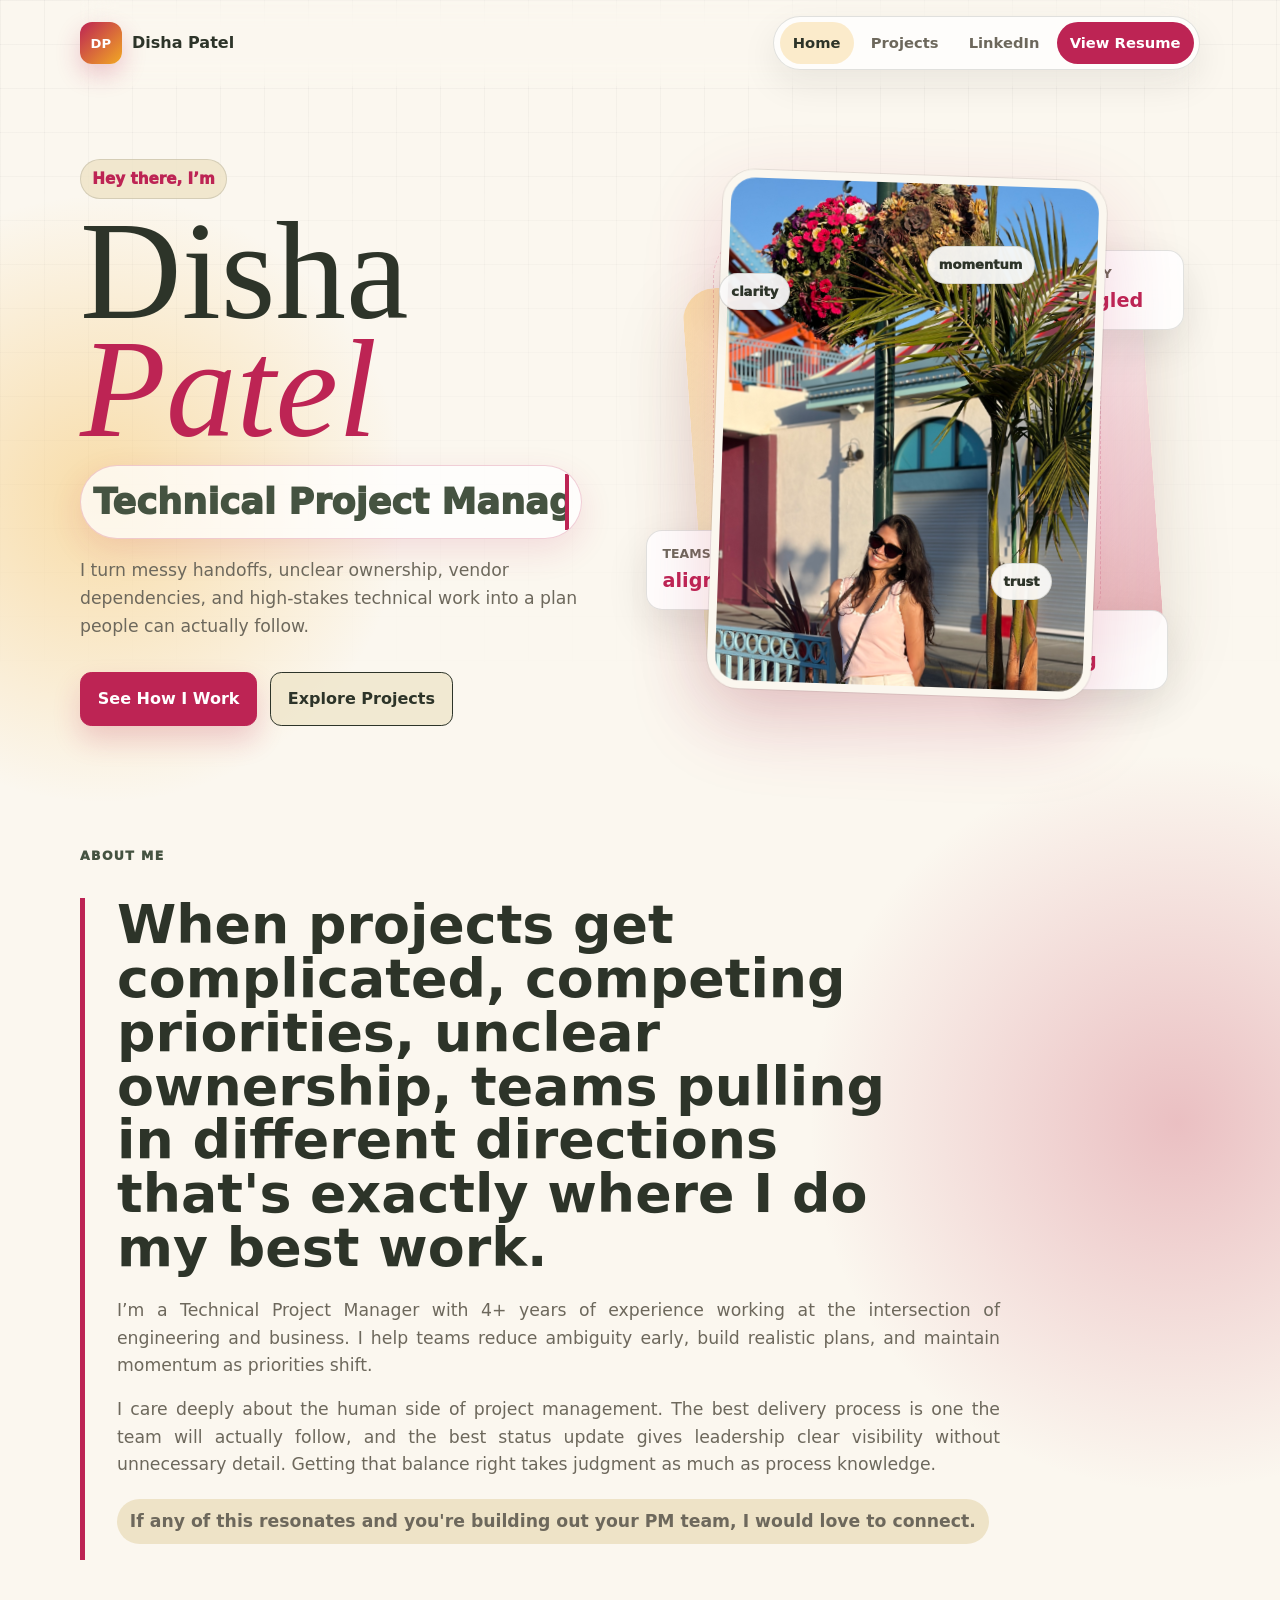
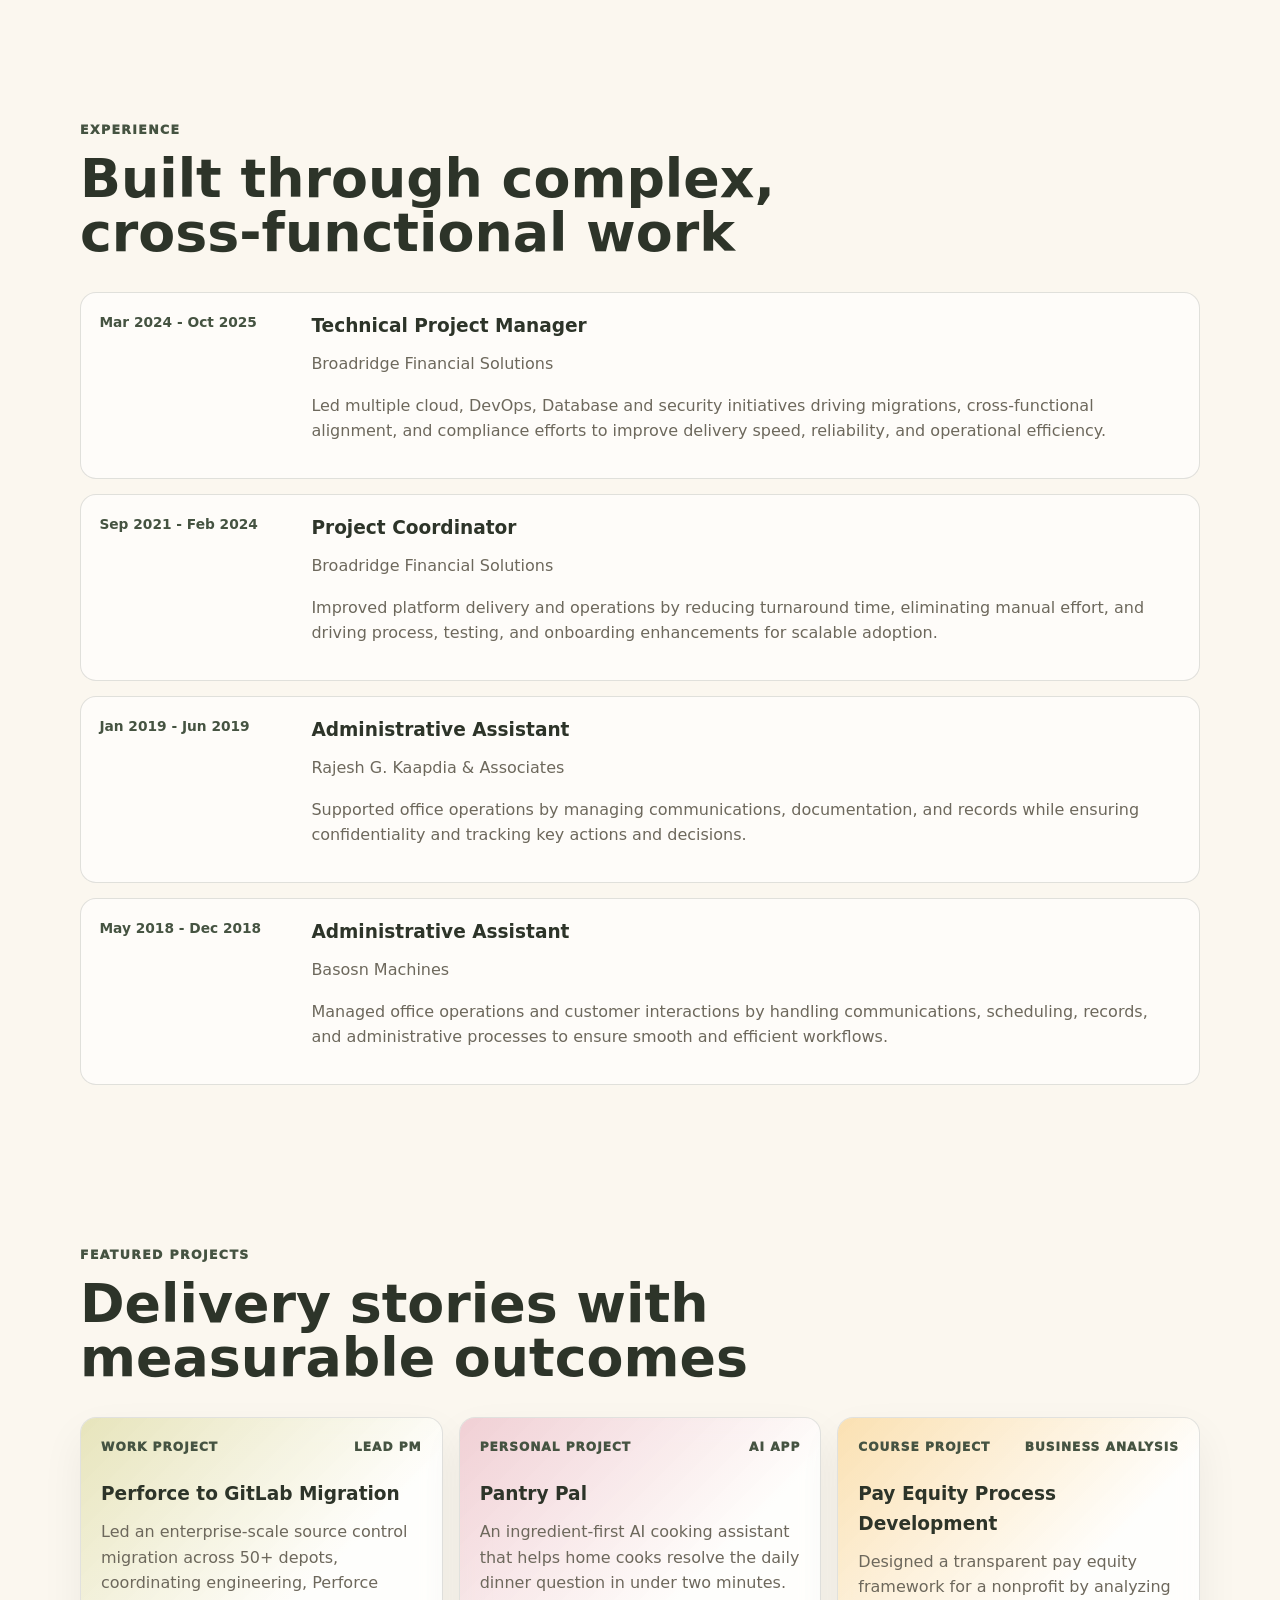
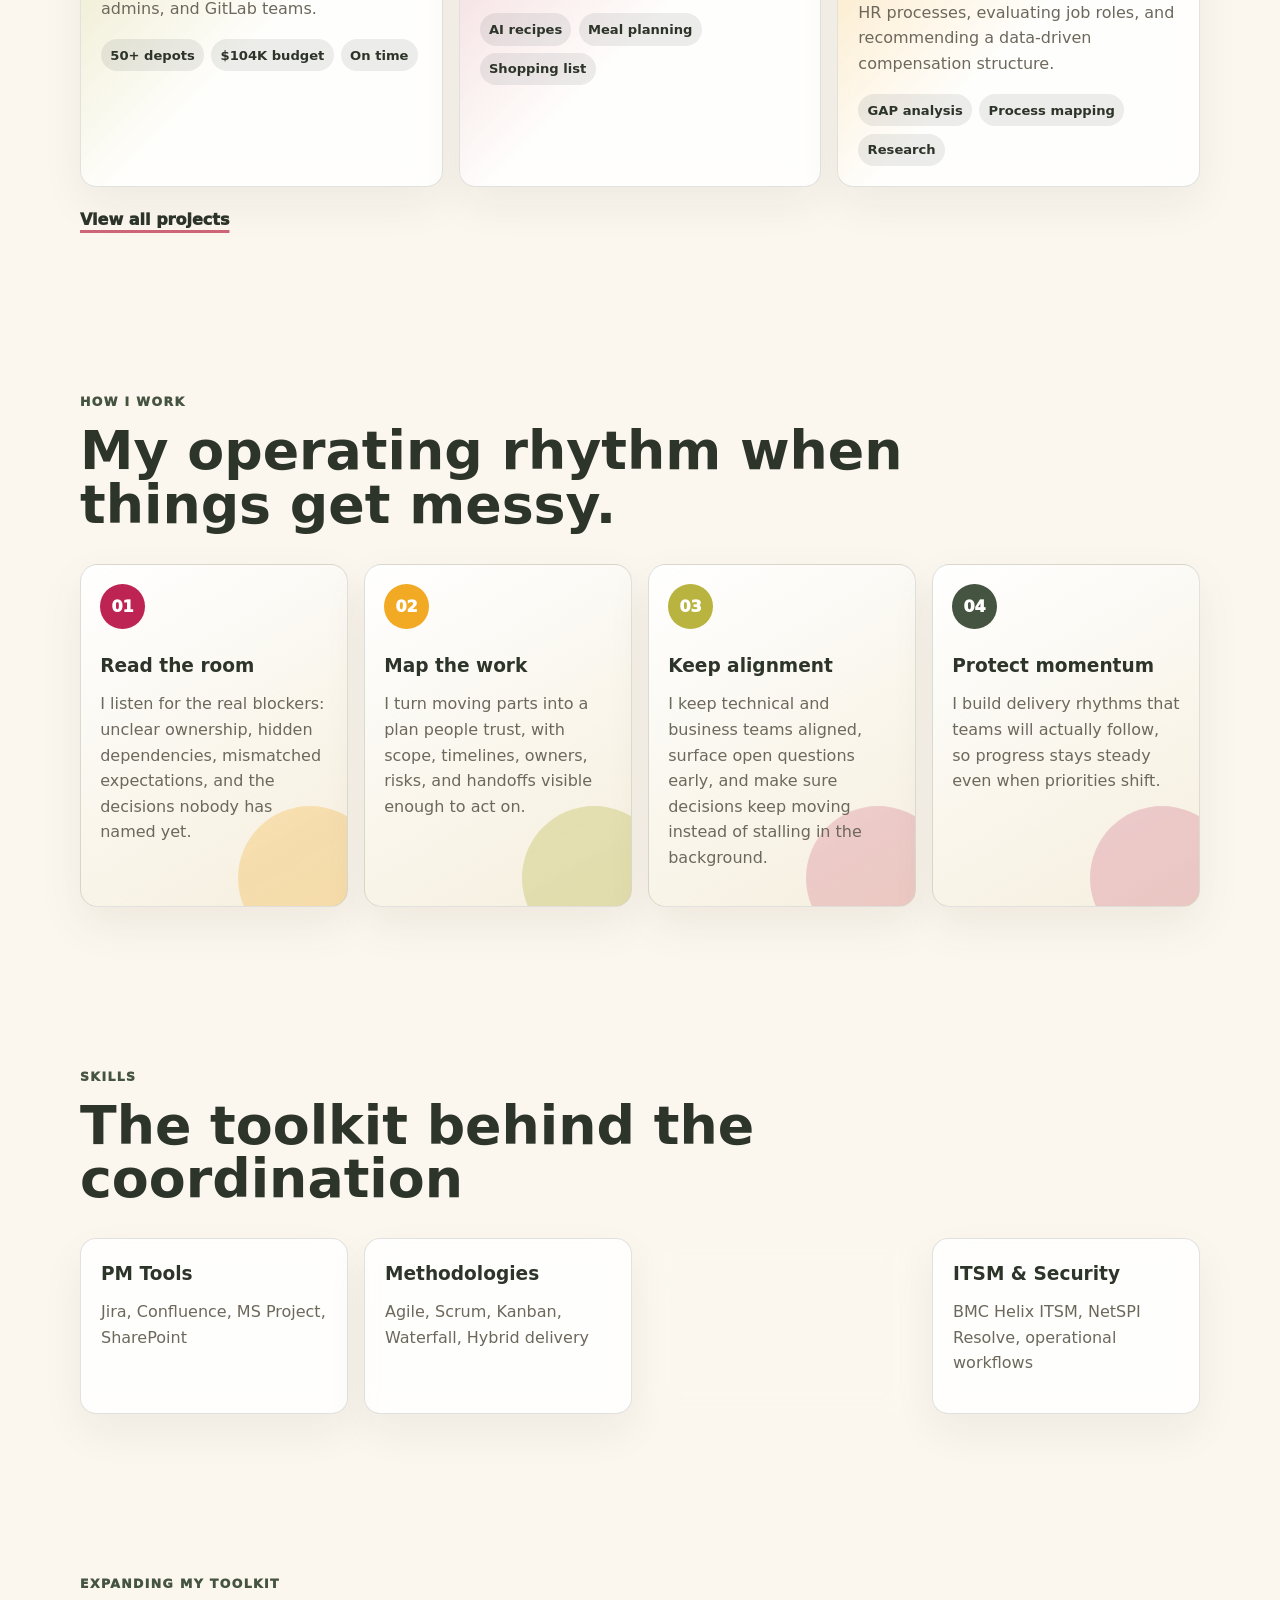
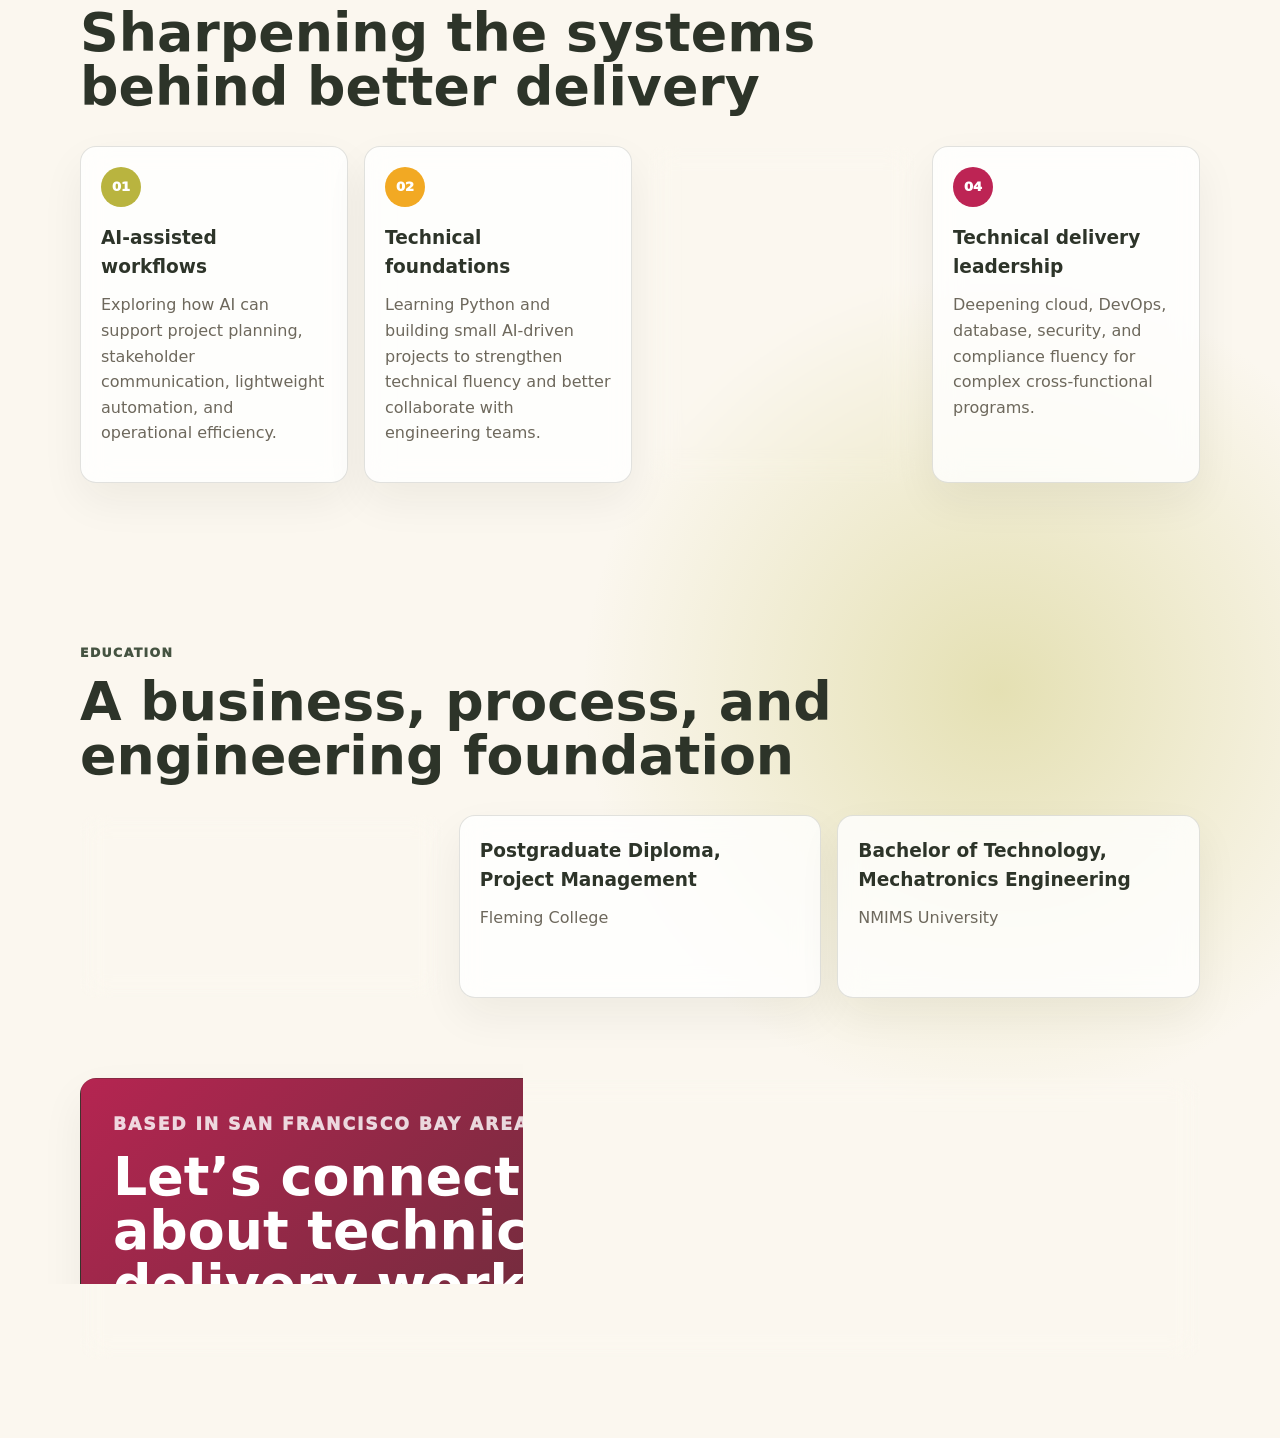
==== commit a0eae3ed: "Update resume link" ====
--- a/index.html
+++ b/index.html
@@ -23,7 +23,7 @@
         <a href="https://www.linkedin.com/in/disha-patel2411" target="_blank" rel="noreferrer">LinkedIn</a>
         <a
           class="resume-link"
-          href="https://drive.google.com/file/d/1k5mMur9gWTyX9e15lNpU_miYwQ8PfGhx/view?usp=sharing"
+          href="https://drive.google.com/file/d/12Y6zNiB5UIRlaZbQJCzGtdRea8T6JCJ8/view?usp=share_link"
           target="_blank"
           rel="noreferrer"
         >
